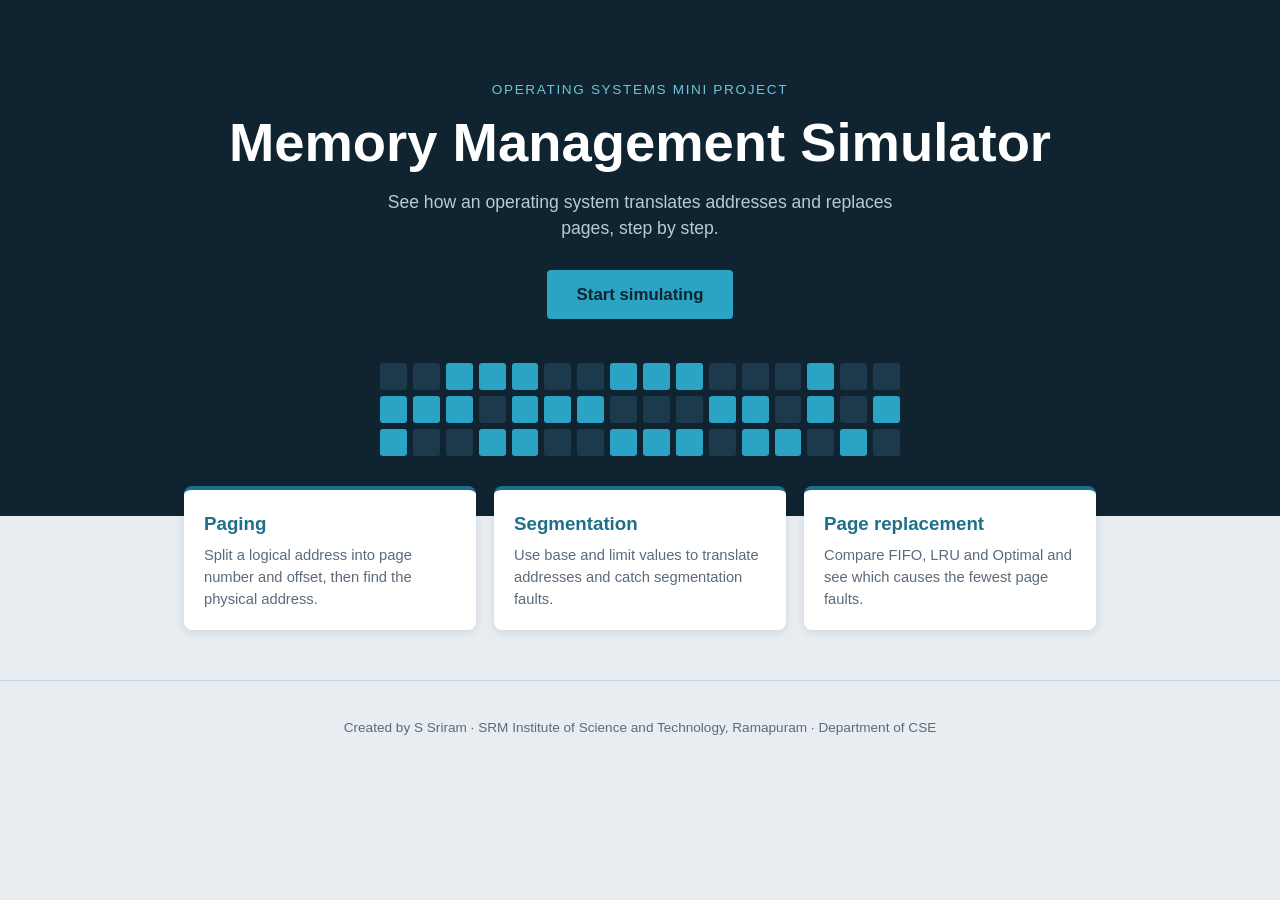
==== index.html @ 38440cb8 "Add files via upload" ====
<!DOCTYPE html>
<html lang="en">
<head>
    <meta charset="UTF-8">
    <meta name="viewport" content="width=device-width, initial-scale=1.0">
    <title>Memory Management Simulator</title>
    <link rel="stylesheet" href="style.css">
</head>
<body>

    <header class="hero">
        <p class="tag">Operating Systems Mini Project</p>
        <h1>Memory Management Simulator</h1>
        <p class="sub">See how an operating system translates addresses and replaces pages, step by step.</p>
        <a class="start" href="simulator.html">Start simulating</a>
        <div class="blocks" id="blocks"></div>
    </header>

    <section class="cards">
        <a class="card" href="simulator.html?tab=paging">
            <h3>Paging</h3>
            <p>Split a logical address into page number and offset, then find the physical address.</p>
        </a>
        <a class="card" href="simulator.html?tab=seg">
            <h3>Segmentation</h3>
            <p>Use base and limit values to translate addresses and catch segmentation faults.</p>
        </a>
        <a class="card" href="simulator.html?tab=vm">
            <h3>Page replacement</h3>
            <p>Compare FIFO, LRU and Optimal and see which causes the fewest page faults.</p>
        </a>
    </section>

    <footer>
        <p>Created by S Sriram · SRM Institute of Science and Technology, Ramapuram · Department of CSE</p>
    </footer>

    <script src="home.js"></script>
</body>
</html>
---- style.css ----
* { box-sizing: border-box; }

body {
  margin: 0;
  font-family: "Segoe UI", sans-serif;
  background: #e8edf2;
  color: #14202b;
  line-height: 1.5;
}

/* ----- Front page ----- */
.hero {
  background: #0f2430;
  color: white;
  text-align: center;
  padding: 80px 24px 60px;
}
.tag {
  color: #6fc3dc;
  letter-spacing: 0.12em;
  text-transform: uppercase;
  font-size: 0.85rem;
  margin: 0 0 12px;
}
.hero h1 {
  font-size: clamp(2rem, 6vw, 3.4rem);
  margin: 0 0 14px;
  line-height: 1.15;
}
.sub {
  max-width: 560px;
  margin: 0 auto 28px;
  color: #b7cbd6;
  font-size: 1.1rem;
}
a.start {
  display: inline-block;
  padding: 12px 30px;
  font-size: 1.05rem;
  background: #2aa3c4;
  color: #0f2430;
  font-weight: 600;
  border-radius: 4px;
  text-decoration: none;
}
a.start:hover { background: #6fc3dc; }

.blocks {
  display: grid;
  grid-template-columns: repeat(16, 1fr);
  gap: 6px;
  max-width: 520px;
  margin: 44px auto 0;
}
.blocks span {
  aspect-ratio: 1;
  border-radius: 3px;
  background: #1c3a4b;
}
.blocks span.used { background: #2aa3c4; }

/* ----- Cards ----- */
.cards {
  display: grid;
  grid-template-columns: repeat(auto-fit, minmax(220px, 1fr));
  gap: 18px;
  max-width: 960px;
  margin: -30px auto 50px;
  padding: 0 24px;
}
a.card {
  display: block;
  text-decoration: none;
  color: inherit;
  background: white;
  border-radius: 8px;
  padding: 20px;
  border-top: 4px solid #1f6f8b;
  box-shadow: 0 2px 8px rgba(15, 36, 48, 0.12);
}
a.card:hover { transform: translateY(-3px); }
.card h3 { margin: 0 0 6px; color: #1f6f8b; }
.card p { margin: 0; font-size: 0.92rem; color: #5b6b7a; }

/* ----- Simulator page ----- */
.topbar {
  background: #0f2430;
  padding: 14px 24px;
  display: flex;
  justify-content: space-between;
  align-items: center;
}
.topbar strong { color: white; }
.topbar a { color: #6fc3dc; text-decoration: none; }
.topbar a:hover { color: white; }

main {
  max-width: 960px;
  margin: 30px auto 40px;
  padding: 0 24px;
}
.tabs { display: flex; gap: 4px; border-bottom: 2px solid #cbd5df; }
.tabs button {
  background: none;
  color: #5b6b7a;
  border-radius: 0;
  padding: 10px 18px;
  border-bottom: 3px solid transparent;
  margin-bottom: -2px;
}
.tabs button:hover { background: none; color: #14202b; }
.tabs button.active {
  color: #14202b;
  font-weight: 600;
  border-bottom-color: #1f6f8b;
}

.tab {
  display: none;
  background: white;
  padding: 24px;
  border: 1px solid #cbd5df;
  border-top: 0;
  border-radius: 0 0 6px 6px;
}
.tab.active { display: block; }
.tab h2 { margin: 0 0 6px; color: #1f6f8b; }
.intro { margin: 0 0 18px; color: #5b6b7a; }
h3 { margin: 18px 0 8px; }

label {
  display: inline-block;
  margin: 0 14px 10px 0;
  color: #5b6b7a;
  font-size: 0.9rem;
}
input, select {
  padding: 6px 8px;
  border: 1px solid #cbd5df;
  border-radius: 4px;
  font: inherit;
  margin-left: 4px;
}
input[type=number] { width: 100px; }
#refString { width: 340px; max-width: 100%; }

button {
  padding: 7px 16px;
  background: #1f6f8b;
  color: white;
  border: 0;
  border-radius: 4px;
  font: inherit;
  cursor: pointer;
}
button:hover { background: #17566d; }

#result, #segResult {
  background: #f3f6f9;
  border-left: 4px solid #1f6f8b;
  padding: 10px 14px;
  border-radius: 0 4px 4px 0;
}
#vmResult { color: #b4235a; }
p:empty { display: none; }

table { border-collapse: collapse; background: white; }
td, th { border: 1px solid #cbd5df; padding: 6px 12px; text-align: center; }
th { background: #f3f6f9; }

.fault { background: #fbe3ec; color: #b4235a; }
.hit { background: #e1f2e8; color: #2e7d4f; }
.evict { color: #5b6b7a; font-size: 0.85rem; }

/* ----- Page replacement results ----- */
.stats {
  display: grid;
  grid-template-columns: repeat(auto-fit, minmax(200px, 1fr));
  gap: 16px;
  margin: 24px 0;
}
.stat {
  position: relative;
  background: white;
  border: 1px solid #cbd5df;
  border-top: 4px solid #8aa0b0;
  border-radius: 8px;
  padding: 18px;
}
.stat.best {
  border-top-color: #2e7d4f;
  box-shadow: 0 2px 10px rgba(46, 125, 79, 0.2);
}
.stat h3 {
  margin: 0;
  color: #5b6b7a;
  font-size: 0.95rem;
  text-transform: uppercase;
  letter-spacing: 0.06em;
}
.stat .num { font-size: 2.6rem; font-weight: 700; line-height: 1.1; margin: 6px 0 2px; }
.stat small { color: #5b6b7a; }
.badge {
  position: absolute;
  top: 12px;
  right: 12px;
  background: #e1f2e8;
  color: #2e7d4f;
  font-size: 0.75rem;
  font-weight: 600;
  padding: 3px 9px;
  border-radius: 20px;
}
.bar { height: 8px; background: #e8edf2; border-radius: 4px; margin-top: 12px; overflow: hidden; }
.bar div { width: 0; height: 100%; background: #8aa0b0; border-radius: 4px; transition: width 0.8s; }
.stat.best .bar div { background: #2e7d4f; }

.algo-card {
  background: white;
  border: 1px solid #cbd5df;
  border-radius: 8px;
  padding: 20px;
  margin-bottom: 20px;
}
.algo-card h3 { margin: 0 0 2px; color: #1f6f8b; font-size: 1.2rem; }
.desc { margin: 0 0 14px; color: #5b6b7a; font-size: 0.92rem; }
.scroll { overflow-x: auto; }

footer {
  text-align: center;
  padding: 24px;
  color: #5b6b7a;
  font-size: 0.85rem;
  border-top: 1px solid #cbd5df;
}
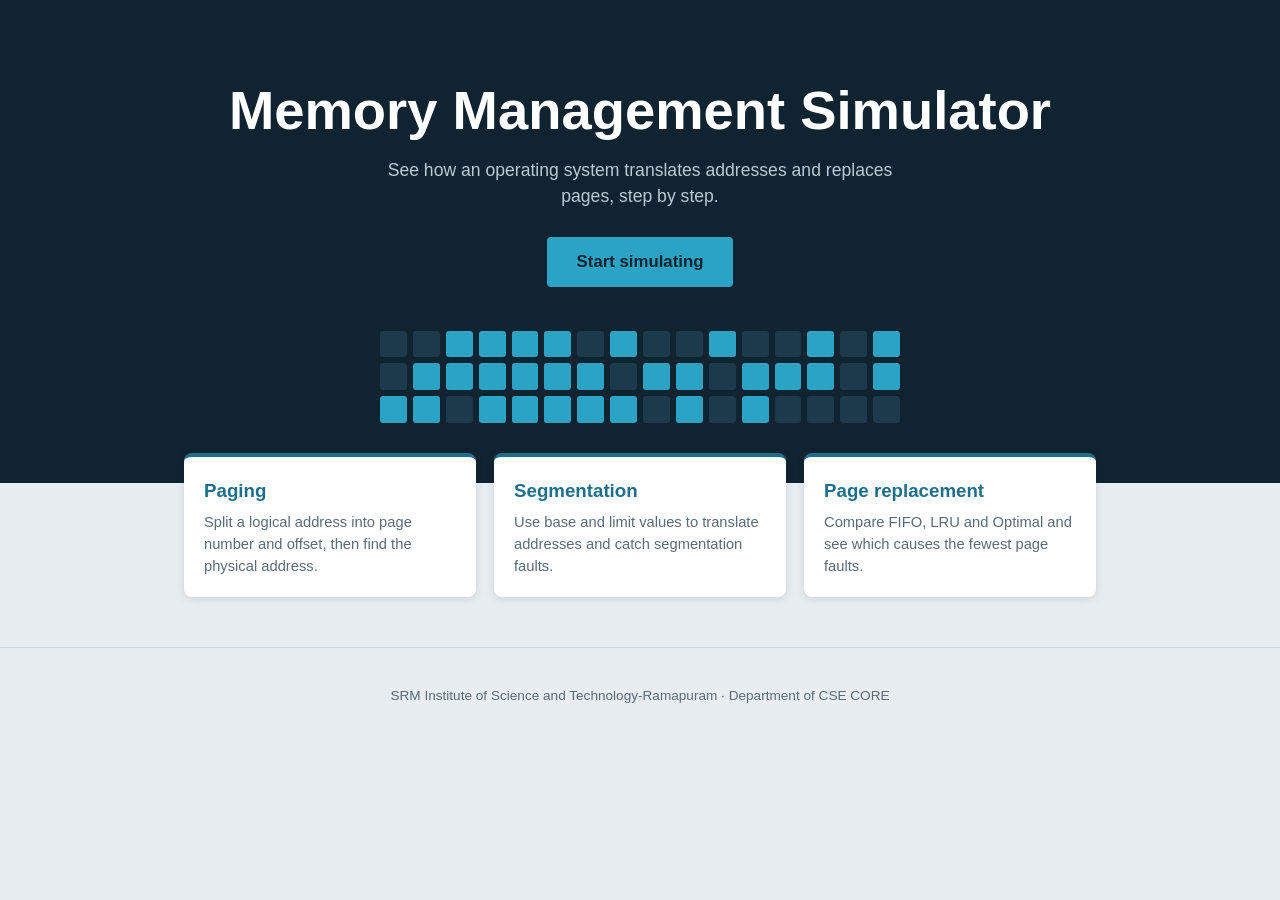
==== commit eb84a8ea: "Add files via upload" ====
--- a/index.html
+++ b/index.html
@@ -9,7 +9,6 @@
 <body>
 
     <header class="hero">
-        <p class="tag">Operating Systems Mini Project</p>
         <h1>Memory Management Simulator</h1>
         <p class="sub">See how an operating system translates addresses and replaces pages, step by step.</p>
         <a class="start" href="simulator.html">Start simulating</a>
@@ -32,7 +31,7 @@
     </section>
 
     <footer>
-        <p>Created by S Sriram · SRM Institute of Science and Technology, Ramapuram · Department of CSE</p>
+        <p> SRM Institute of Science and Technology-Ramapuram · Department of CSE CORE </p>
     </footer>
 
     <script src="home.js"></script>
